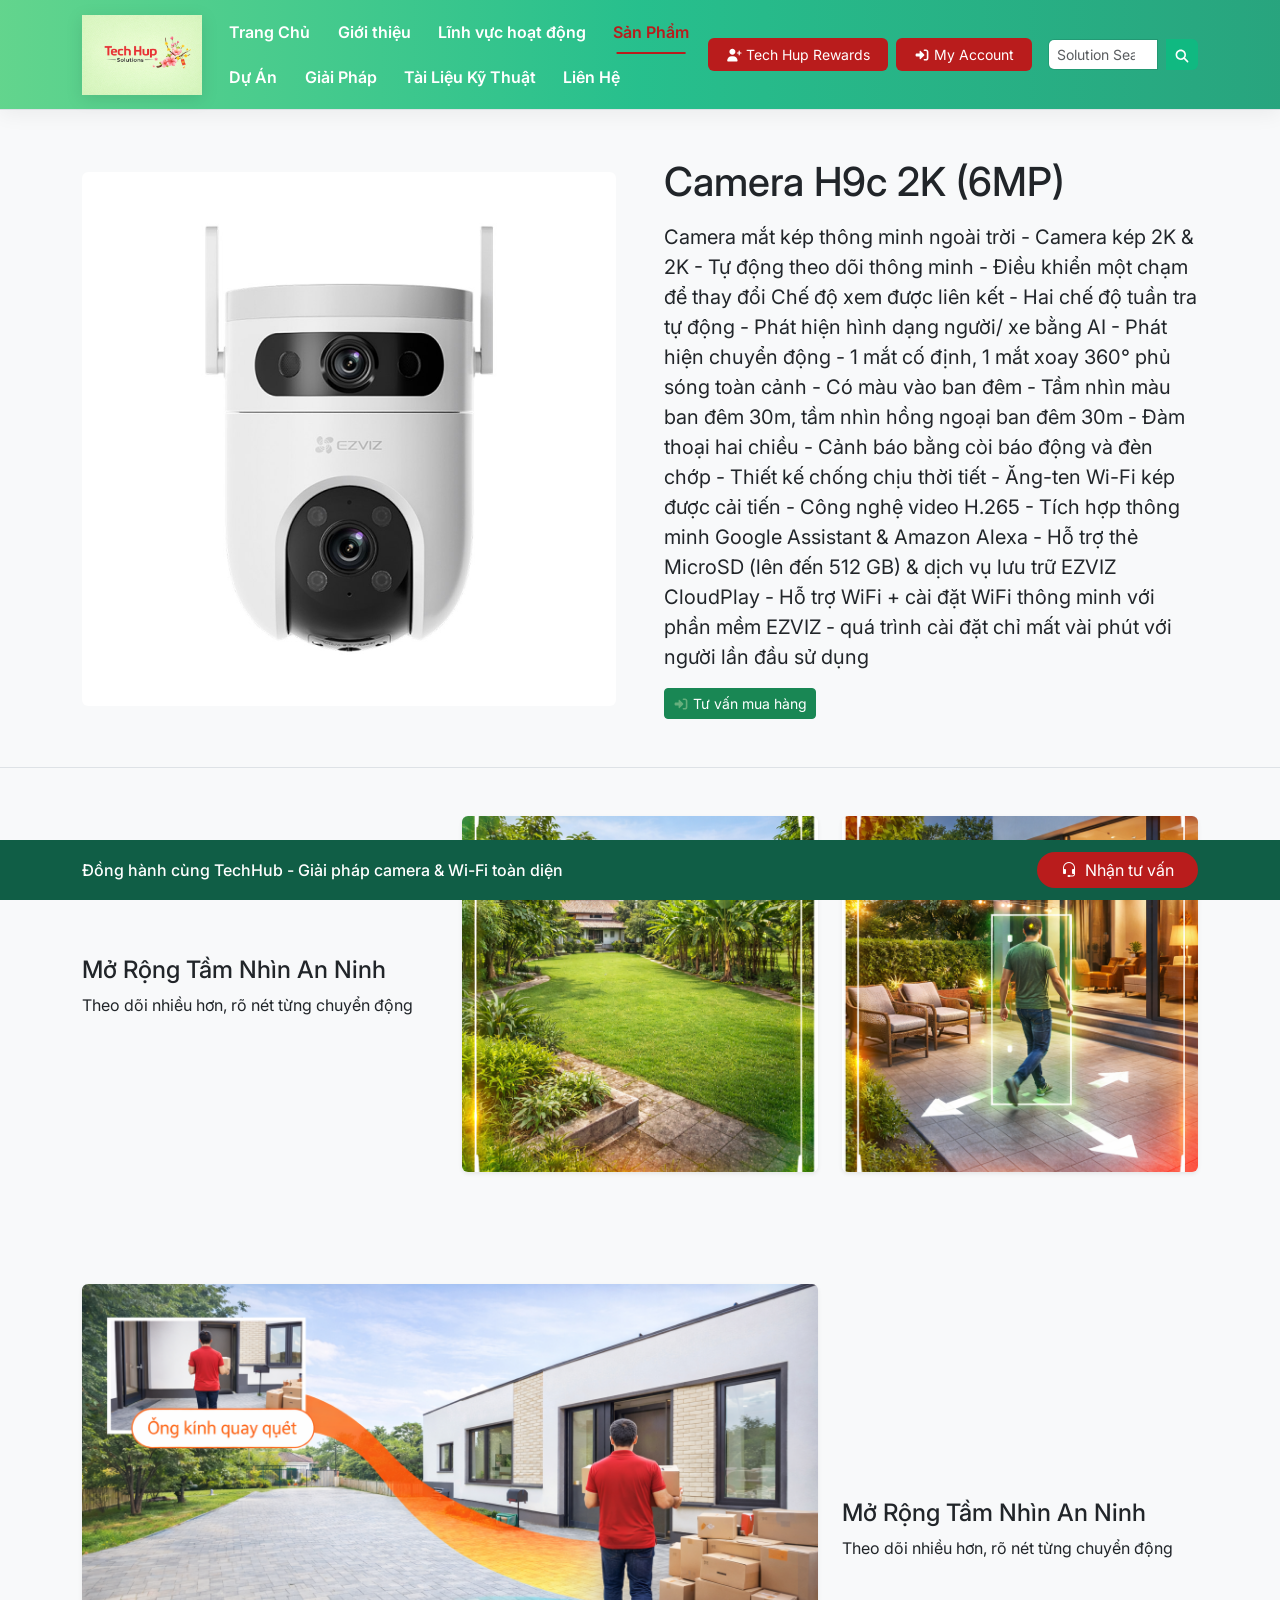
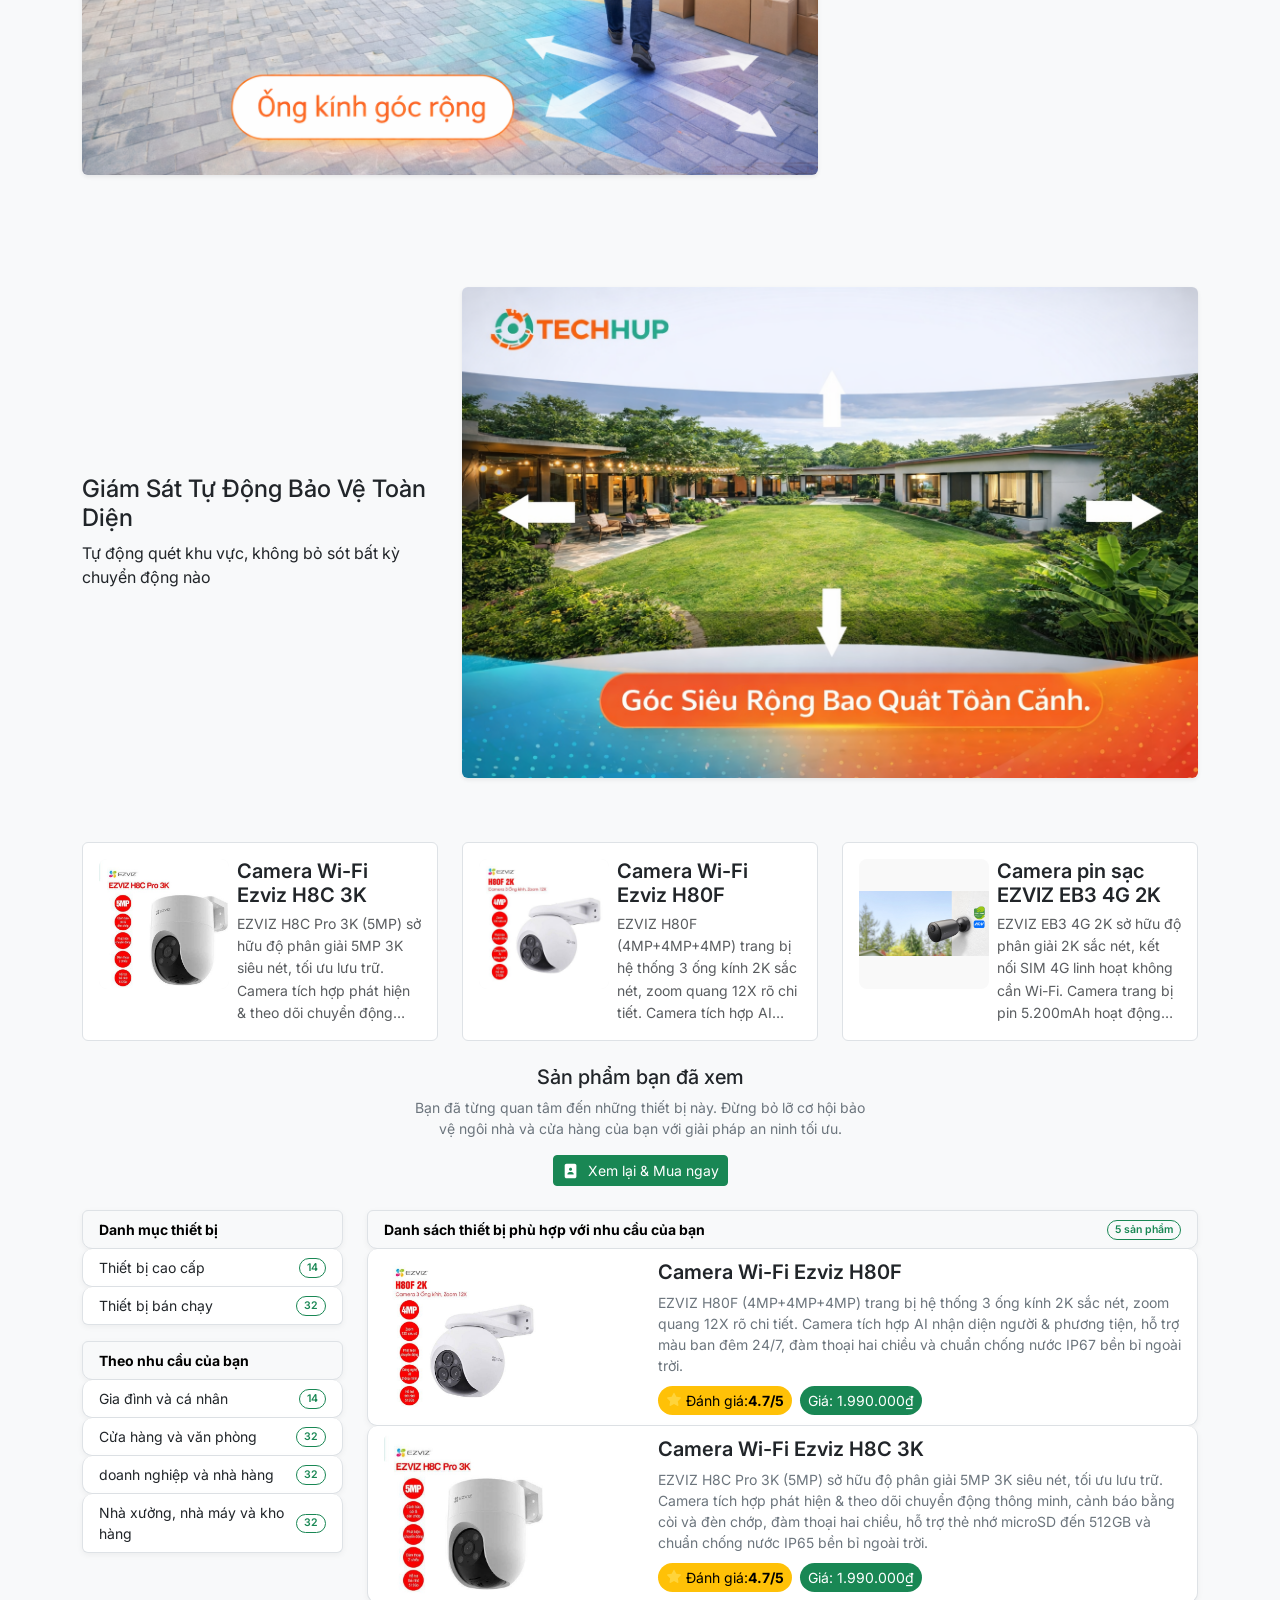
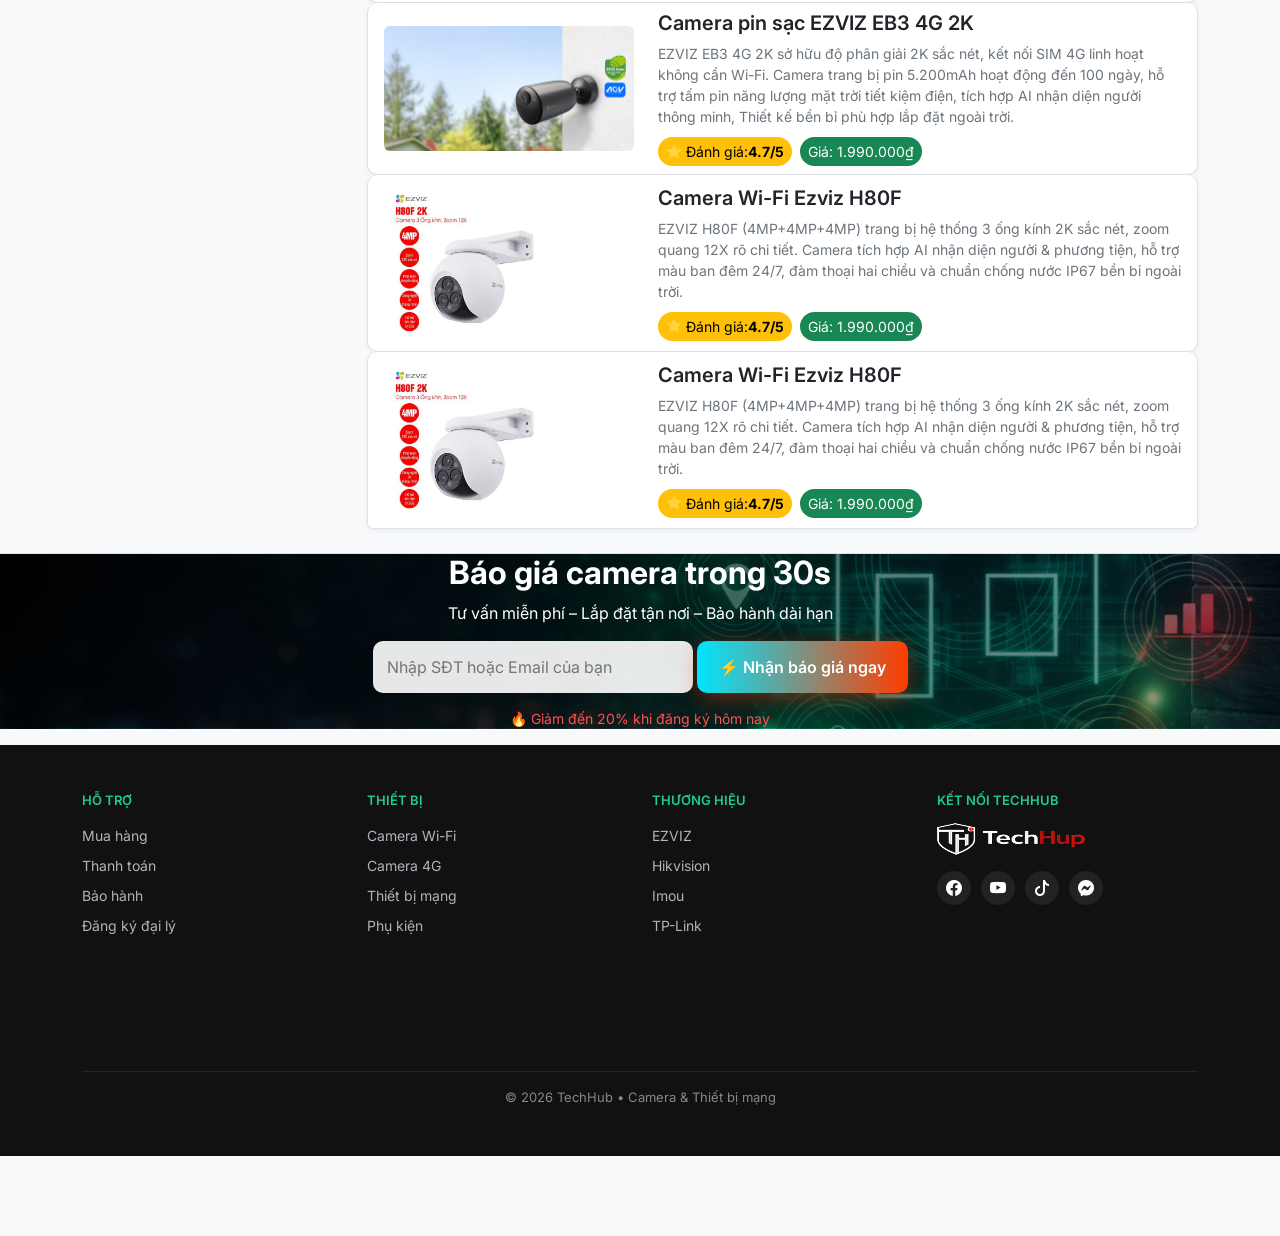
==== trangchu.html @ b9b8da13 "Update homepage structure and add product page Update homepage structure and add product page" ====
<!doctype html>
<html lang="vi">
  <head>
    <meta charset="UTF-8" />
    <meta name="viewport" content="width=device-width, initial-scale=1.0" />
    <title>
      119. Bootstrap5 - Project Xây Dựng Website Hoàn Chỉnh Từ A-Z Với Bootstrap
      5 - Dự án Camera, wifi
    </title>
    <!-- CSS Boot trap -->
    <link
      href="https://cdn.jsdelivr.net/npm/bootstrap@5.3.8/dist/css/bootstrap.min.css"
      rel="stylesheet"
      integrity="sha384-sRIl4kxILFvY47J16cr9ZwB07vP4J8+LH7qKQnuqkuIAvNWLzeN8tE5YBujZqJLB"
      crossorigin="anonymous"
    />
    <!-- my style -->
    <link rel="stylesheet" href="./mystyle.css" />
    <!-- Google Font -->
    <link
      href="https://fonts.googleapis.com/css2?family=Inter:wght@400;500;600&display=swap"
      rel="stylesheet"
    />
    <!-- icon -->
    <link
      href="https://cdn.jsdelivr.net/npm/bootstrap-icons@1.11.3/font/bootstrap-icons.css"
      rel="stylesheet"
    />
  </head>
  <body class="bg-light">
    <!--I. navbar -->
    <nav class="navbar navbar-expand-lg border-bottom tech-navbar navbar-light">
      <div class="container">
        <!-- navbar rand -->
        <a class="navbar-brand" href="#">
          <img src="./img/Tech Hup 3.png" alt="logo techHup.aa" />
        </a>
        <button
          class="navbar-toggler"
          type="button"
          data-bs-toggle="collapse"
          data-bs-target="#navbarSupportedContent"
          aria-controls="navbarSupportedContent"
          aria-expanded="false"
          aria-label="Toggle navigation"
        >
          <span class="navbar-toggler-icon"></span>
        </button>
        <div class="collapse navbar-collapse" id="navbarSupportedContent">
          <!-- menu item -->
          <ul class="navbar-nav me-auto mb-2 mb-lg-0 align-items-lg-center">
            <li class="nav-item">
              <a class="nav-link" aria-current="page" href="./trangchu.html">Trang Chủ</a>
            </li>
            <li class="nav-item">
              <a class="nav-link" aria-current="page" href="#">Giới thiệu</a>
            </li>
            <li class="nav-item">
              <a class="nav-link" aria-current="page" href="#"
                >Lĩnh vực hoạt động</a
              >
            </li>
            <li class="nav-item">
              <a class="nav-link active" aria-current="page" href="#"
                >Sản Phẩm</a
              >
            </li>
            <li class="nav-item">
              <a class="nav-link" aria-current="page" href="#">Dự Án</a>
            </li>
            <li class="nav-item">
              <a class="nav-link" aria-current="page" href="#">Giải Pháp</a>
            </li>
            <li class="nav-item">
              <a class="nav-link" aria-current="page" href="#"
                >Tài Liệu Kỹ Thuật</a
              >
            </li>
            <li class="nav-item">
              <a class="nav-link" aria-current="page" href="#">Liên Hệ</a>
            </li>
          </ul>

          <!-- btn dùng thẻ để đăng kí và đăng nhập -->
          <div
            class="d-flex flex-column flex-md-row gap-2 me-lg-3 mb-2 mb-lg-0"
          >
            <a
              href="#!"
              class="btn btn-danger btn-sm d-inline-flex justify-content-center align-items-center text-nowrap"
              ><svg
                xmlns="http://www.w3.org/2000/svg"
                viewBox="0 0 640 640"
                width="16"
                height="16"
                class="me-1"
              >
                <!--!Font Awesome Free v7.2.0 by @fontawesome - https://fontawesome.com License - https://fontawesome.com/license/free Copyright 2026 Fonticons, Inc.-->
                <path
                  fill="rgba(102, 175, 125, 1.00)"
                  d="M285.7 368C384.2 368 464 447.8 464 546.3C464 562.7 450.7 576 434.3 576L77.7 576C61.3 576 48 562.7 48 546.3C48 447.8 127.8 368 226.3 368L285.7 368zM528 144C541.3 144 552 154.7 552 168L552 216L600 216C613.3 216 624 226.7 624 240C624 253.3 613.3 264 600 264L552 264L552 312C552 325.3 541.3 336 528 336C514.7 336 504 325.3 504 312L504 264L456 264C442.7 264 432 253.3 432 240C432 226.7 442.7 216 456 216L504 216L504 168C504 154.7 514.7 144 528 144zM256 312C189.7 312 136 258.3 136 192C136 125.7 189.7 72 256 72C322.3 72 376 125.7 376 192C376 258.3 322.3 312 256 312z"
                />
              </svg>
              Tech Hup Rewards
            </a>

            <a
              href="#!"
              class="btn btn-danger btn-sm d-inline-flex justify-content-center align-items-center text-nowrap"
              ><svg
                xmlns="http://www.w3.org/2000/svg"
                viewBox="0 0 640 640"
                width="16"
                height="16"
                class="me-1"
              >
                <!--!Font Awesome Free v7.2.0 by @fontawesome - https://fontawesome.com License - https://fontawesome.com/license/free Copyright 2026 Fonticons, Inc.-->
                <path
                  fill="rgba(102, 175, 125, 1.00)"
                  d="M409 337C418.4 327.6 418.4 312.4 409 303.1L265 159C258.1 152.1 247.8 150.1 238.8 153.8C229.8 157.5 224 166.3 224 176L224 256L112 256C85.5 256 64 277.5 64 304L64 336C64 362.5 85.5 384 112 384L224 384L224 464C224 473.7 229.8 482.5 238.8 486.2C247.8 489.9 258.1 487.9 265 481L409 337zM416 480C398.3 480 384 494.3 384 512C384 529.7 398.3 544 416 544L480 544C533 544 576 501 576 448L576 192C576 139 533 96 480 96L416 96C398.3 96 384 110.3 384 128C384 145.7 398.3 160 416 160L480 160C497.7 160 512 174.3 512 192L512 448C512 465.7 497.7 480 480 480L416 480z"
                />
              </svg>
              My Account
            </a>
          </div>

          <!-- form search -->
          <form class="d-flex mt-2 mt-lg-0" role="search">
            <input
              class="form-control form-control-sm me-2"
              type="search"
              placeholder="Solution Search"
              aria-label="Search"
            />
            <button class="btn btn-outline-success btn-sm" type="submit">
              <svg
                xmlns="http://www.w3.org/2000/svg"
                viewBox="0 0 640 640"
                width="16"
              >
                <!--!Font Awesome Free v7.2.0 by @fontawesome - https://fontawesome.com License - https://fontawesome.com/license/free Copyright 2026 Fonticons, Inc.-->
                <path
                  fill="rgba(102, 175, 125, 1.00)"
                  d="M480 272C480 317.9 465.1 360.3 440 394.7L566.6 521.4C579.1 533.9 579.1 554.2 566.6 566.7C554.1 579.2 533.8 579.2 521.3 566.7L394.7 440C360.3 465.1 317.9 480 272 480C157.1 480 64 386.9 64 272C64 157.1 157.1 64 272 64C386.9 64 480 157.1 480 272zM272 416C351.5 416 416 351.5 416 272C416 192.5 351.5 128 272 128C192.5 128 128 192.5 128 272C128 351.5 192.5 416 272 416z"
                />
              </svg>
            </button>
          </form>
        </div>
      </div>
    </nav>

    <!--II. Main products-->
    <header class="main-header py-5 border-bottom">
      <div class="container">
        <div class="row align-items-center gx-md-5">
          <!-- Khối bên phải -->
          <div class="col-md-6">
            <img class="rounded w-100" src="./img/H9C.jpg" alt="" />
          </div>
          <!-- Khối bên trái -->
          <div class="col-md-6 mt-5 mt-md-0">
            <h1 class="title-product">Camera H9c 2K (6MP)</h1>
            <p class="pt-sm-2 fs-5 fw-normal">
              Camera mắt kép thông minh ngoài trời - Camera kép 2K & 2K - Tự
              động theo dõi thông minh - Điều khiển một chạm để thay đổi Chế độ
              xem được liên kết - Hai chế độ tuần tra tự động - Phát hiện hình
              dạng người/ xe bằng AI - Phát hiện chuyển động - 1 mắt cố định, 1
              mắt xoay 360° phủ sóng toàn cảnh - Có màu vào ban đêm - Tầm nhìn
              màu ban đêm 30m, tầm nhìn hồng ngoại ban đêm 30m - Đàm thoại hai
              chiều - Cảnh báo bằng còi báo động và đèn chớp - Thiết kế chống
              chịu thời tiết - Ăng-ten Wi-Fi kép được cải tiến - Công nghệ video
              H.265 - Tích hợp thông minh Google Assistant & Amazon Alexa - Hỗ
              trợ thẻ MicroSD (lên đến 512 GB) & dịch vụ lưu trữ EZVIZ CloudPlay
              - Hỗ trợ WiFi + cài đặt WiFi thông minh với phần mềm EZVIZ - quá
              trình cài đặt chỉ mất vài phút với người lần đầu sử dụng
            </p>
            <a
              href="#!"
              class="btn btn-success btn-sm d-inline-flex justify-content-center align-items-center text-nowrap"
              ><svg
                xmlns="http://www.w3.org/2000/svg"
                viewBox="0 0 640 640"
                width="16"
                height="16"
                class="me-1"
              >
                <!--!Font Awesome Free v7.2.0 by @fontawesome - https://fontawesome.com License - https://fontawesome.com/license/free Copyright 2026 Fonticons, Inc.-->
                <path
                  fill="rgba(102, 175, 125, 1.00)"
                  d="M409 337C418.4 327.6 418.4 312.4 409 303.1L265 159C258.1 152.1 247.8 150.1 238.8 153.8C229.8 157.5 224 166.3 224 176L224 256L112 256C85.5 256 64 277.5 64 304L64 336C64 362.5 85.5 384 112 384L224 384L224 464C224 473.7 229.8 482.5 238.8 486.2C247.8 489.9 258.1 487.9 265 481L409 337zM416 480C398.3 480 384 494.3 384 512C384 529.7 398.3 544 416 544L480 544C533 544 576 501 576 448L576 192C576 139 533 96 480 96L416 96C398.3 96 384 110.3 384 128C384 145.7 398.3 160 416 160L480 160C497.7 160 512 174.3 512 192L512 448C512 465.7 497.7 480 480 480L416 480z"
                />
              </svg>
              Tư vấn mua hàng
            </a>
          </div>
        </div>
      </div>
    </header>

    <!--III. Product features 1-->
    <section class="subcribe1 py-5">
      <div class="container">
        <div class="row align-items-center">
          <div class="col-12 col-md-4 mb-3 text-center text-md-start">
            <h2 class="fs-4 mb-2">Mở Rộng Tầm Nhìn An Ninh</h2>

            <p class="fs-6 fs-md-5">
              Theo dõi nhiều hơn, rõ nét từng chuyển động
            </p>
          </div>
          <div class="col-12 col-md-4 mb-3">
            <img
              class="img-fluid rounded shadow-sm w-100 img-box"
              style="aspect-ratio: 1/1; object-fit: cover"
              src="./img/Ezviz H9C/3K/techhup_image_1.png"
              alt="#!"
            />
          </div>
          <div class="col-12 col-md-4 mb-3">
            <img
              class="img-fluid rounded shadow-sm w-100 img-box"
              style="aspect-ratio: 1/1; object-fit: cover"
              src="./img/Ezviz H9C/3K/techhup_image_2.png"
              alt="#!"
            />
          </div>
        </div>
      </div>
    </section>

    <!--III. Product features 2-->
    <section class="subcribe1 py-5">
      <div class="container">
        <div class="row align-items-center">
          <!-- IMAGE -->
          <div class="col-md-8 col-12 mb-3">
            <div class="img-wrapper">
              <img
                src="./img/Ezviz H9C/3K/techhup_image_3.png"
                class="img-fluid w-100 rounded shadow-sm"
                alt=""
              />
            </div>
          </div>

          <!-- TEXT -->
          <div class="col-md-4">
            <h2 class="fs-4 mb-2">Mở Rộng Tầm Nhìn An Ninh</h2>
            <p class="fs-6 fs-md-5">
              Theo dõi nhiều hơn, rõ nét từng chuyển động
            </p>
          </div>
        </div>
      </div>
    </section>

    <!--III.3 Product features 3-->
    <section class="subcribe1 py-5">
      <div class="container">
        <div class="row align-items-center">
          <!-- TEXT -->
          <div class="col-md-4">
            <h2 class="fs-4 mb-2">Giám Sát Tự Động Bảo Vệ Toàn Diện</h2>
            <p class="fs-6 fs-md-5">
              Tự động quét khu vực, không bỏ sót bất kỳ chuyển động nào
            </p>
          </div>
          <!-- IMAGE -->
          <div class="col-md-8 col-12 mb-3">
            <div class="img-wrapper">
              <img
                src="./img/Ezviz H9C/3K/techhup_image_4.png"
                class="img-fluid w-100 rounded shadow-sm"
                alt=""
              />
            </div>
          </div>
        </div>
      </div>
    </section>

    <!--IV. Related products -->
    <section>
      <div class="container">
        <div class="row">
          <!-- item 1 -->
          <div class="col-md-4 d-flex">
            <div
              class="feature-item border rounded p-3 d-flex align-items-start w-100"
            >
              <div class="flex-shrink-0">
                <img
                  src="./img/H8C-3k.jpeg"
                  alt="H8C-3k"
                  loading="lazy"
                  class="img-fluid lazy-load"
                />
              </div>
              <div class="ms-2">
                <h3 class="fs-5">Camera Wi-Fi Ezviz H8C 3K</h3>
                <p class="small text-muted">
                  EZVIZ H8C Pro 3K (5MP) sở hữu độ phân giải 5MP 3K siêu nét,
                  tối ưu lưu trữ. Camera tích hợp phát hiện & theo dõi chuyển
                  động thông minh, cảnh báo bằng còi và đèn chớp, đàm thoại hai
                  chiều, hỗ trợ thẻ nhớ microSD đến 512GB và chuẩn chống nước
                  IP65 bền bỉ ngoài trời.
                </p>
              </div>
            </div>
          </div>
          <!-- item 2 -->
          <div class="col-md-4 d-flex">
            <div
              class="feature-item border rounded p-3 d-flex align-items-start w-100 mt-2 mt-md-0"
            >
              <div class="flex-shrink-0">
                <img
                  src="./img/H80F 4mp Multi2k.jpg"
                  alt="H8C-3k"
                  loading="lazy"
                  class="img-fluid lazy-load"
                />
              </div>
              <div class="ms-2">
                <h3 class="fs-5">Camera Wi-Fi Ezviz H80F</h3>
                <p class="small text-muted">
                  EZVIZ H80F (4MP+4MP+4MP) trang bị hệ thống 3 ống kính 2K sắc
                  nét, zoom quang 12X rõ chi tiết. Camera tích hợp AI nhận diện
                  người & phương tiện, hỗ trợ màu ban đêm 24/7, đàm thoại hai
                  chiều và chuẩn chống nước IP67 bền bỉ ngoài trời.
                </p>
              </div>
            </div>
          </div>
          <!-- item 3 -->
          <div class="col-md-4 d-flex">
            <div
              class="feature-item border rounded p-3 d-flex align-items-start w-100 mt-2 mt-md-0"
            >
              <div class="flex-shrink-0">
                <img
                  src="./img/Camera pin sạc EZVIZ EB3 4G 2K.jpg"
                  alt="H8C-3k"
                  loading="lazy"
                  class="img-fluid lazy-load"
                />
              </div>
              <div class="ms-2">
                <h3 class="fs-5">Camera pin sạc EZVIZ EB3 4G 2K</h3>
                <p class="small text-muted">
                  EZVIZ EB3 4G 2K sở hữu độ phân giải 2K sắc nét, kết nối SIM 4G
                  linh hoạt không cần Wi-Fi. Camera trang bị pin 5.200mAh hoạt
                  động đến 100 ngày, hỗ trợ tấm pin năng lượng mặt trời tiết
                  kiệm điện, tích hợp AI nhận diện người thông minh, Thiết kế
                  bền bỉ phù hợp lắp đặt ngoài trời.
                </p>
              </div>
            </div>
          </div>
        </div>
      </div>
    </section>

    <!-- V. Products viewed -->
    <section class="py-4 border-bottom">
      <div class="container">
        <!-- viewed-header -->
        <div class="row justify-content-center">
          <div class="col-md-5">
            <div class="text-md-center">
              <h4 class="fs-5">Sản phẩm bạn đã xem</h4>
              <p class="small text-secondary">
                Bạn đã từng quan tâm đến những thiết bị này. Đừng bỏ lỡ cơ hội
                bảo vệ ngôi nhà và cửa hàng của bạn với giải pháp an ninh tối
                ưu.
              </p>
              <a
                href="#!"
                class="btn btn-success btn-sm d-inline-flex justify-content-center align-items-center text-nowrap"
                ><svg
                  xmlns="http://www.w3.org/2000/svg"
                  viewBox="0 0 640 640"
                  width="18"
                  height="18"
                  class="me-2"
                  fill="currentColor"
                >
                  <path
                    d="M160 64C124.7 64 96 92.7 96 128L96 512C96 547.3 124.7 576 160 576L448 576C483.3 576 512 547.3 512 512L512 128C512 92.7 483.3 64 448 64L160 64zM272 352L336 352C380.2 352 416 387.8 416 432C416 440.8 408.8 448 400 448L208 448C199.2 448 192 440.8 192 432C192 387.8 227.8 352 272 352zM248 256C248 225.1 273.1 200 304 200C334.9 200 360 225.1 360 256C360 286.9 334.9 312 304 312C273.1 312 248 286.9 248 256z"
                  />
                </svg>
                Xem lại & Mua ngay
              </a>
            </div>
          </div>
        </div>
        <!-- viewed-products -->
        <div class="row mt-4">
          <div class="col-md-3">
            <div class="list-group small mb-3">
              <div class="list-group-item text-bg-light fw-bold">
                Danh mục thiết bị
              </div>
              <a
                class="align-items-center list-group-item d-flex justify-content-between"
                href="#!"
                >Thiết bị cao cấp
                <span class="badge rounded-pill badge-outline">14</span>
              </a>
              <a
                class="align-items-center list-group-item d-flex justify-content-between"
                href="#!"
                >Thiết bị bán chạy
                <span class="badge rounded-pill badge-outline">32</span>
              </a>
            </div>
            <div class="list-group small mb-3 mb-md-0">
              <div class="list-group-item text-bg-light fw-bold">
                Theo nhu cầu của bạn
              </div>
              <a
                class="align-items-center list-group-item d-flex justify-content-between"
                href="#!"
                >Gia đình và cá nhân
                <span class="badge rounded-pill badge-outline">14</span>
              </a>
              <a
                class="align-items-center list-group-item d-flex justify-content-between"
                href="#!"
                >Cửa hàng và văn phòng
                <span class="badge rounded-pill badge-outline">32</span>
              </a>
              <a
                class="align-items-center list-group-item d-flex justify-content-between"
                href="#!"
                >doanh nghiệp và nhà hàng
                <span class="badge rounded-pill badge-outline">32</span>
              </a>
              <a
                class="align-items-center list-group-item d-flex justify-content-between"
                href="#!"
                >Nhà xưởng, nhà máy và kho hàng
                <span class="badge rounded-pill badge-outline">32</span>
              </a>
            </div>
          </div>
          <div class="col-md-9">
            <div class="list-group small">
              <div
                class="align-items-center list-group-item d-flex justify-content-between text-bg-light fw-bold"
              >
                Danh sách thiết bị phù hợp với nhu cầu của bạn
                <span class="badge rounded-pill badge-outline">5 sản phẩm</span>
              </div>
              <!-- Item 1 -->
              <a href="./single-course.html" class="list-group-item">
                <div class="row align-items-center">
                  <div class="col-md-4 col-12">
                    <div>
                      <img
                        src="./img/H80F 4mp Multi2k.jpg"
                        alt=""
                        class="rounded img-fluid"
                      />
                    </div>
                  </div>
                  <div class="col-md-8 col-12">
                    <h5>Camera Wi-Fi Ezviz H80F</h5>
                    <p class="text-secondary">
                      EZVIZ H80F (4MP+4MP+4MP) trang bị hệ thống 3 ống kính 2K
                      sắc nét, zoom quang 12X rõ chi tiết. Camera tích hợp AI
                      nhận diện người & phương tiện, hỗ trợ màu ban đêm 24/7,
                      đàm thoại hai chiều và chuẩn chống nước IP67 bền bỉ ngoài
                      trời.
                    </p>
                    <div class="d-inline-flex align-items-center">
                      <span
                        class="px-2 py-1 rounded-pill text-bg-warning me-2 d-inline-flex align-items-center"
                      >
                        <svg
                          xmlns="http://www.w3.org/2000/svg"
                          viewBox="0 0 640 640"
                          width="16"
                          height="16"
                          class="me-1"
                        >
                          <!--!Font Awesome Free v7.2.0 by @fontawesome - https://fontawesome.com License - https://fontawesome.com/license/free Copyright 2026 Fonticons, Inc.-->
                          <path
                            fill="rgb(255, 212, 59)"
                            d="M341.5 45.1C337.4 37.1 329.1 32 320.1 32C311.1 32 302.8 37.1 298.7 45.1L225.1 189.3L65.2 214.7C56.3 216.1 48.9 222.4 46.1 231C43.3 239.6 45.6 249 51.9 255.4L166.3 369.9L141.1 529.8C139.7 538.7 143.4 547.7 150.7 553C158 558.3 167.6 559.1 175.7 555L320.1 481.6L464.4 555C472.4 559.1 482.1 558.3 489.4 553C496.7 547.7 500.4 538.8 499 529.8L473.7 369.9L588.1 255.4C594.5 249 596.7 239.6 593.9 231C591.1 222.4 583.8 216.1 574.8 214.7L415 189.3L341.5 45.1z"
                          />
                        </svg>
                        Đánh giá: <strong>4.7/5</strong></span
                      >

                      <span class="px-2 py-1 rounded-pill text-bg-success">
                        Giá: 1.990.000₫
                      </span>
                    </div>
                  </div>
                </div>
              </a>
              <!-- Item 2 -->
              <a href="./single-course.html" class="list-group-item">
                <div class="row align-items-center">
                  <div class="col-md-4 col-12">
                    <div>
                      <img
                        src="./img/H8C-3k.jpeg"
                        alt=""
                        class="rounded img-fluid"
                      />
                    </div>
                  </div>
                  <div class="col-md-8 col-12">
                    <h5>Camera Wi-Fi Ezviz H8C 3K</h5>
                    <p class="text-secondary">
                      EZVIZ H8C Pro 3K (5MP) sở hữu độ phân giải 5MP 3K siêu
                      nét, tối ưu lưu trữ. Camera tích hợp phát hiện & theo dõi
                      chuyển động thông minh, cảnh báo bằng còi và đèn chớp, đàm
                      thoại hai chiều, hỗ trợ thẻ nhớ microSD đến 512GB và chuẩn
                      chống nước IP65 bền bỉ ngoài trời.
                    </p>
                    <div class="d-inline-flex align-items-center">
                      <span
                        class="px-2 py-1 rounded-pill text-bg-warning me-2 d-inline-flex align-items-center"
                      >
                        <svg
                          xmlns="http://www.w3.org/2000/svg"
                          viewBox="0 0 640 640"
                          width="16"
                          height="16"
                          class="me-1"
                        >
                          <!--!Font Awesome Free v7.2.0 by @fontawesome - https://fontawesome.com License - https://fontawesome.com/license/free Copyright 2026 Fonticons, Inc.-->
                          <path
                            fill="rgb(255, 212, 59)"
                            d="M341.5 45.1C337.4 37.1 329.1 32 320.1 32C311.1 32 302.8 37.1 298.7 45.1L225.1 189.3L65.2 214.7C56.3 216.1 48.9 222.4 46.1 231C43.3 239.6 45.6 249 51.9 255.4L166.3 369.9L141.1 529.8C139.7 538.7 143.4 547.7 150.7 553C158 558.3 167.6 559.1 175.7 555L320.1 481.6L464.4 555C472.4 559.1 482.1 558.3 489.4 553C496.7 547.7 500.4 538.8 499 529.8L473.7 369.9L588.1 255.4C594.5 249 596.7 239.6 593.9 231C591.1 222.4 583.8 216.1 574.8 214.7L415 189.3L341.5 45.1z"
                          />
                        </svg>
                        Đánh giá: <strong>4.7/5</strong></span
                      >

                      <span class="px-2 py-1 rounded-pill text-bg-success">
                        Giá: 1.990.000₫
                      </span>
                    </div>
                  </div>
                </div>
              </a>
              <!-- Item 3 -->
              <a href="./single-course.html" class="list-group-item">
                <div class="row align-items-center">
                  <div class="col-md-4 col-12">
                    <div>
                      <img
                        src="./img/Camera pin sạc EZVIZ EB3 4G 2K.jpg"
                        alt=""
                        class="rounded img-fluid"
                      />
                    </div>
                  </div>
                  <div class="col-md-8 col-12">
                    <h5>Camera pin sạc EZVIZ EB3 4G 2K</h5>
                    <p class="text-secondary">
                      EZVIZ EB3 4G 2K sở hữu độ phân giải 2K sắc nét, kết nối
                      SIM 4G linh hoạt không cần Wi-Fi. Camera trang bị pin
                      5.200mAh hoạt động đến 100 ngày, hỗ trợ tấm pin năng lượng
                      mặt trời tiết kiệm điện, tích hợp AI nhận diện người thông
                      minh, Thiết kế bền bỉ phù hợp lắp đặt ngoài trời.
                    </p>
                    <div class="d-inline-flex align-items-center">
                      <span
                        class="px-2 py-1 rounded-pill text-bg-warning me-2 d-inline-flex align-items-center"
                      >
                        <svg
                          xmlns="http://www.w3.org/2000/svg"
                          viewBox="0 0 640 640"
                          width="16"
                          height="16"
                          class="me-1"
                        >
                          <!--!Font Awesome Free v7.2.0 by @fontawesome - https://fontawesome.com License - https://fontawesome.com/license/free Copyright 2026 Fonticons, Inc.-->
                          <path
                            fill="rgb(255, 212, 59)"
                            d="M341.5 45.1C337.4 37.1 329.1 32 320.1 32C311.1 32 302.8 37.1 298.7 45.1L225.1 189.3L65.2 214.7C56.3 216.1 48.9 222.4 46.1 231C43.3 239.6 45.6 249 51.9 255.4L166.3 369.9L141.1 529.8C139.7 538.7 143.4 547.7 150.7 553C158 558.3 167.6 559.1 175.7 555L320.1 481.6L464.4 555C472.4 559.1 482.1 558.3 489.4 553C496.7 547.7 500.4 538.8 499 529.8L473.7 369.9L588.1 255.4C594.5 249 596.7 239.6 593.9 231C591.1 222.4 583.8 216.1 574.8 214.7L415 189.3L341.5 45.1z"
                          />
                        </svg>
                        Đánh giá: <strong>4.7/5</strong></span
                      >

                      <span class="px-2 py-1 rounded-pill text-bg-success">
                        Giá: 1.990.000₫
                      </span>
                    </div>
                  </div>
                </div>
              </a>
              <!-- Item 4 -->
              <a href="./single-course.html" class="list-group-item">
                <div class="row align-items-center">
                  <div class="col-md-4 col-12">
                    <div>
                      <img
                        src="./img/H80F 4mp Multi2k.jpg"
                        alt=""
                        class="rounded img-fluid"
                      />
                    </div>
                  </div>
                  <div class="col-md-8 col-12">
                    <h5>Camera Wi-Fi Ezviz H80F</h5>
                    <p class="text-secondary">
                      EZVIZ H80F (4MP+4MP+4MP) trang bị hệ thống 3 ống kính 2K
                      sắc nét, zoom quang 12X rõ chi tiết. Camera tích hợp AI
                      nhận diện người & phương tiện, hỗ trợ màu ban đêm 24/7,
                      đàm thoại hai chiều và chuẩn chống nước IP67 bền bỉ ngoài
                      trời.
                    </p>
                    <div class="d-inline-flex align-items-center">
                      <span
                        class="px-2 py-1 rounded-pill text-bg-warning me-2 d-inline-flex align-items-center"
                      >
                        <svg
                          xmlns="http://www.w3.org/2000/svg"
                          viewBox="0 0 640 640"
                          width="16"
                          height="16"
                          class="me-1"
                        >
                          <!--!Font Awesome Free v7.2.0 by @fontawesome - https://fontawesome.com License - https://fontawesome.com/license/free Copyright 2026 Fonticons, Inc.-->
                          <path
                            fill="rgb(255, 212, 59)"
                            d="M341.5 45.1C337.4 37.1 329.1 32 320.1 32C311.1 32 302.8 37.1 298.7 45.1L225.1 189.3L65.2 214.7C56.3 216.1 48.9 222.4 46.1 231C43.3 239.6 45.6 249 51.9 255.4L166.3 369.9L141.1 529.8C139.7 538.7 143.4 547.7 150.7 553C158 558.3 167.6 559.1 175.7 555L320.1 481.6L464.4 555C472.4 559.1 482.1 558.3 489.4 553C496.7 547.7 500.4 538.8 499 529.8L473.7 369.9L588.1 255.4C594.5 249 596.7 239.6 593.9 231C591.1 222.4 583.8 216.1 574.8 214.7L415 189.3L341.5 45.1z"
                          />
                        </svg>
                        Đánh giá: <strong>4.7/5</strong></span
                      >

                      <span class="px-2 py-1 rounded-pill text-bg-success">
                        Giá: 1.990.000₫
                      </span>
                    </div>
                  </div>
                </div>
              </a>
              <!-- Item 5 -->
              <a href="./single-course.html" class="list-group-item">
                <div class="row align-items-center">
                  <div class="col-md-4 col-12">
                    <div>
                      <img
                        src="./img/H80F 4mp Multi2k.jpg"
                        alt=""
                        class="rounded img-fluid"
                      />
                    </div>
                  </div>
                  <div class="col-md-8 col-12">
                    <h5>Camera Wi-Fi Ezviz H80F</h5>
                    <p class="text-secondary">
                      EZVIZ H80F (4MP+4MP+4MP) trang bị hệ thống 3 ống kính 2K
                      sắc nét, zoom quang 12X rõ chi tiết. Camera tích hợp AI
                      nhận diện người & phương tiện, hỗ trợ màu ban đêm 24/7,
                      đàm thoại hai chiều và chuẩn chống nước IP67 bền bỉ ngoài
                      trời.
                    </p>
                    <div class="d-inline-flex align-items-center">
                      <span
                        class="px-2 py-1 rounded-pill text-bg-warning me-2 d-inline-flex align-items-center"
                      >
                        <svg
                          xmlns="http://www.w3.org/2000/svg"
                          viewBox="0 0 640 640"
                          width="16"
                          height="16"
                          class="me-1"
                        >
                          <!--!Font Awesome Free v7.2.0 by @fontawesome - https://fontawesome.com License - https://fontawesome.com/license/free Copyright 2026 Fonticons, Inc.-->
                          <path
                            fill="rgb(255, 212, 59)"
                            d="M341.5 45.1C337.4 37.1 329.1 32 320.1 32C311.1 32 302.8 37.1 298.7 45.1L225.1 189.3L65.2 214.7C56.3 216.1 48.9 222.4 46.1 231C43.3 239.6 45.6 249 51.9 255.4L166.3 369.9L141.1 529.8C139.7 538.7 143.4 547.7 150.7 553C158 558.3 167.6 559.1 175.7 555L320.1 481.6L464.4 555C472.4 559.1 482.1 558.3 489.4 553C496.7 547.7 500.4 538.8 499 529.8L473.7 369.9L588.1 255.4C594.5 249 596.7 239.6 593.9 231C591.1 222.4 583.8 216.1 574.8 214.7L415 189.3L341.5 45.1z"
                          />
                        </svg>
                        Đánh giá: <strong>4.7/5</strong></span
                      >

                      <span class="px-2 py-1 rounded-pill text-bg-success">
                        Giá: 1.990.000₫
                      </span>
                    </div>
                  </div>
                </div>
              </a>
            </div>
          </div>
        </div>
      </div>
    </section>

    <!-- VI. subscribe -->
    <section class="subcribe text-white">
      <div class="overlay"></div>

      <div class="container text-center content">
        <h2 class="title">Báo giá camera trong 30s</h2>

        <p class="subtitle">
          Tư vấn miễn phí – Lắp đặt tận nơi – Bảo hành dài hạn
        </p>

        <form class="form-box">
          <input type="text" placeholder="Nhập SĐT hoặc Email của bạn" />

          <button type="submit">⚡ Nhận báo giá ngay</button>
        </form>

        <p class="sale">🔥 Giảm đến 20% khi đăng ký hôm nay</p>
      </div>
    </section>
    <!-- VII. main footer -->
    <footer class="footer-techhub py-5">
      <div class="container">
        <div class="row gy-4">
          <!-- Cột 1 -->
          <div class="col-md-3">
            <h6 class="footer-title">HỖ TRỢ</h6>
            <ul class="footer-list">
              <li><a href="#">Mua hàng</a></li>
              <li><a href="#">Thanh toán</a></li>
              <li><a href="#">Bảo hành</a></li>
              <li><a href="#">Đăng ký đại lý</a></li>
            </ul>
          </div>

          <!-- Cột 2 -->
          <div class="col-md-3">
            <h6 class="footer-title">THIẾT BỊ</h6>
            <ul class="footer-list">
              <li><a href="#">Camera Wi-Fi</a></li>
              <li><a href="#">Camera 4G</a></li>
              <li><a href="#">Thiết bị mạng</a></li>
              <li><a href="#">Phụ kiện</a></li>
            </ul>
          </div>

          <!-- Cột 3 -->
          <div class="col-md-3">
            <h6 class="footer-title">THƯƠNG HIỆU</h6>
            <ul class="footer-list">
              <li><a href="#">EZVIZ</a></li>
              <li><a href="#">Hikvision</a></li>
              <li><a href="#">Imou</a></li>
              <li><a href="#">TP-Link</a></li>
            </ul>
          </div>

          <!-- Cột 4 -->
          <div class="col-md-3">
            <h6 class="footer-title text-nowrap">KẾT NỐI TECHHUB</h6>

            <img
              src="./img/techhup_148x32_fullwidth.png"
              class="footer-logo mb-3"
            />
            <!-- Icon facebook, youtube, titok, messenger  -->
            <div class="footer-social mb-3">
              <a href="#" class="social-icon fb"
                ><i class="bi bi-facebook"></i
              ></a>
              <a href="#" class="social-icon yt"
                ><i class="bi bi-youtube"></i
              ></a>
              <a href="#" class="social-icon tk"
                ><i class="bi bi-tiktok"></i
              ></a>
              <a href="#" class="social-icon ms"
                ><i class="bi bi-messenger"></i
              ></a>
            </div>
            <!-- Google map -->
            <div class="footer-map">
              <iframe
                src="https://www.google.com/maps?q=Hà+Nội&output=embed"
                loading="lazy"
              >
              </iframe>
            </div>
          </div>
        </div>
        <!-- copy right -->
        <div class="footer-bottom text-center mt-4 pt-3">
          © 2026 TechHub • Camera & Thiết bị mạng
        </div>
      </div>
    </footer>
    <!-- VII. Sticky footer -->
    <div class="sticky-footer">
      <div class="container">
        <div
          class="d-flex justify-content-between align-items-center flex-wrap"
        >
          <span class="sticky-text">
            Đồng hành cùng TechHub - Giải pháp camera & Wi-Fi toàn diện
          </span>

          <a
            href="#"
            class="btn btn-danger rounded-pill px-4 d-flex align-items-center"
          >
            <i class="bi bi-headset me-2"></i>
            Nhận tư vấn
          </a>
        </div>
      </div>
    </div>
    <!-- JS Boot Trap -->
    <script
      src="https://cdn.jsdelivr.net/npm/bootstrap@5.3.8/dist/js/bootstrap.bundle.min.js"
      integrity="sha384-FKyoEForCGlyvwx9Hj09JcYn3nv7wiPVlz7YYwJrWVcXK/BmnVDxM+D2scQbITxI"
      crossorigin="anonymous"
    ></script>

    <!-- main JS -->
    <script src="./main.js"></script>
  </body>
</html>
---- mystyle.css ----
/* =========================
   VARIABLES & BASE
========================= */
:root {
  --nav-text: #ffffff; /* Đổi thành #111 nếu bạn thích màu đen */
  --primary-red: #b91c1c;
  --hover-red: #991b1b;
}

body {
  font-family: "Inter", sans-serif;
  padding-bottom: 80px; /* bằng hoặc lớn hơn chiều cao sticky */
}

/* =========================
   I. NAVBAR & BACKGROUND
========================= */
.tech-navbar {
  background: linear-gradient(90deg, #22c55eb2, #10b981e6, #059669da);
  box-shadow: 0 4px 20px rgba(0, 0, 0, 0.06);
  padding: 0.6rem 0;
}

.navbar-brand img {
  width: 120px;
  filter: drop-shadow(0 4px 8px rgba(0, 0, 0, 0.1));
  /* mix-blend-mode: multiply; Giúp logo nổi bật hơn trên nền gradient */
}

/* =========================
   NAVIGATION LINKS
========================= */
.navbar-light .navbar-nav .nav-link {
  color: var(--nav-text) !important;
  font-weight: 600;
  padding: 0.5rem 0.7rem !important;
  position: relative;
  transition: 0.3s;
}

/* Underline animation & Active State */
.navbar-light .navbar-nav .nav-link::after {
  content: "";
  position: absolute;
  bottom: -2px;
  left: 50%;
  width: 0;
  height: 2px;
  background: var(--primary-red);
  transform: translateX(-50%);
  transition: 0.3s;
}

.navbar-light .navbar-nav .nav-link:hover,
.navbar-light .navbar-nav .nav-link.active {
  color: var(--primary-red) !important;
}

.navbar-light .navbar-nav .nav-link:hover::after,
.navbar-light .navbar-nav .nav-link.active::after {
  width: 70%;
}

/* =========================
   BUTTONS & ICONS
========================= */
.btn-danger {
  background: var(--primary-red);
  border: none;
  border-radius: 6px;
  padding: 6px 18px;
  transition: 0.3s;
}

.btn-danger:hover {
  background: var(--hover-red);
  transform: translateY(-2px);
}

/* Sửa lỗi Icon bị chìm (ép màu trắng cho SVG) */
.btn-danger svg path,
.btn-outline-success svg path {
  fill: #fff !important;
}

/* 
   SEARCH & RESPONSIVE
 */
.form-control {
  border-radius: 6px 0 0 6px;
  border: 1px solid rgba(0, 0, 0, 0.1);
}

.btn-outline-success {
  border-radius: 0 6px 6px 0;
  background: #10b981;
  border: none;
}

@media (min-width: 992px) {
  .navbar-collapse {
    justify-content: space-between;
  }
  .navbar-nav {
    flex-wrap: wrap;
    gap: 5px;
  }
}

/* =========================
   II. Main products
========================= */
/* =============================
   Main Products
============================= */

.main-products {
  background: #f8fdf9;
}

.main-products h2 {
  font-size: 32px;
}

.product-highlight {
  padding: 30px;
  border-radius: 20px;
  transition: all 0.3s ease;
}

.product-highlight:hover {
  background: #ffffff;
  box-shadow: 0 10px 30px rgba(0, 128, 0, 0.08);
  transform: translateY(-4px);
}

.product-img-wrapper {
  overflow: hidden;
  border-radius: 20px;
}

.product-img-wrapper img {
  transition: transform 0.4s ease;
}

.product-img-wrapper:hover img {
  transform: scale(1.05);
}
/*   <!--III. Product features --> */

/* =========================
   IV. Related products
========================= */
.feature-item {
  background: #fff;
  transition: all 0.3s ease;
  height: 100%;
}

.feature-item:hover {
  box-shadow: 0 10px 25px rgba(0, 0, 0, 0.08);
  background-color: rgba(25, 135, 84, 0.06);
  transform: translateY(-5px); /* Hiệu ứng nổi nhẹ khi hover */
}

/* Mặc định cho Mobile: Ảnh 100px để tiết kiệm diện tích */
.feature-item img {
  width: 100px;
  height: 100px;
  object-fit: contain;
  border-radius: 8px;
}

.feature-item h3 {
  font-weight: 600;
  margin-bottom: 6px;
}

.feature-item p {
  font-size: 14px;
  line-height: 1.6;
  margin-bottom: 0;
  /* Giới hạn hiển thị chữ nếu quá dài để các card đều nhau */
  display: -webkit-box;
  -webkit-line-clamp: 5;
  -webkit-box-orient: vertical;
  overflow: hidden;
}

/* Xử lý cho màn hình từ 768px trở lên */
@media (min-width: 768px) {
  .feature-item img {
    width: 90px; /* Nhỏ lại một chút trên tablet để text có chỗ thở */
    height: 90px;
  }
}

/* Xử lý cho màn hình lớn (Desktop) */
@media (min-width: 1200px) {
  .feature-item img {
    width: 120px; /* Quay lại cỡ lớn khi màn hình đã đủ rộng */
    height: 120px;
  }
}

/* Hiệu ứng ban đầu cho ảnh chưa tải xong */
.lazy-load {
  opacity: 0;
  transform: scale(0.95);
  transition:
    opacity 0.6s ease-out,
    transform 0.6s ease-out;
}

/* Class này sẽ được thêm vào bằng JavaScript khi ảnh tải xong */
.lazy-load.loaded {
  opacity: 1;
  transform: scale(1);
}

/* Giữ lại phần fix ảnh dãn ở câu trước của bạn */
.feature-item img {
  width: 130px;
  height: 130px;
  object-fit: contain;
  background-color: #f9f9f9; /* Tạo nền nhẹ trong lúc chờ ảnh tải */
}

@media (max-width: 991px) {
  .feature-item img {
    width: 100px;
    height: 100px;
  }
}

/* =========================
   V. Viewed products
========================= */
.badge-outline {
  border: 1px solid #198754;
  color: #198754;
  background: transparent;
  font-weight: 600;
}

/* Card viewed product */
.list-group-item {
  border-radius: 10px;
  transition: 0.2s ease;
  box-shadow: 0 2px 6px rgba(0, 0, 0, 0.05);
}
.list-group-item:hover {
  background-color: rgba(25, 135, 84, 0.06);
  transform: translateY(-2px);
}
/* Ảnh sản phẩm */
.list-group-item img {
  max-height: 160px;
  object-fit: contain;
}

/* Khoảng cách nội dung */
.list-group-item h5 {
  font-weight: 600;
}

.list-group-item p {
  font-size: 14px;
  margin-bottom: 10px;
}

/* <!-- V. Products viewed --> */
.subcribe {
  position: relative;
  background:
    linear-gradient(to right, rgba(0, 0, 0, 0.8), rgba(0, 0, 0, 0.4)),
    url("./img/subcribe6.png");
  background-size: cover;
  background-position: center;
}

/* Input đẹp hơn */
.input-custom {
  max-width: 350px;
  padding: 12px;
  border-radius: 8px;
  border: none;
}

/* Button chuẩn bán hàng */
.btn-custom {
  padding: 12px 20px;
  font-weight: 600;
  border-radius: 8px;
  background: linear-gradient(90deg, #00c853, #00e676);
  border: none;
  box-shadow: 0 4px 15px rgba(0, 255, 150, 0.4);
  transition: 0.3s;
}

.btn-custom:hover {
  transform: translateY(-2px);
  box-shadow: 0 6px 20px rgba(0, 255, 150, 0.6);
}

.form-box button {
  padding: 14px 22px;
  border-radius: 10px;
  border: none;
  font-weight: 600;
  color: white;

  background: linear-gradient(90deg, #00e5ff, #ff3d00);

  box-shadow: 0 5px 20px rgba(255, 61, 0, 0.4);
  transition: 0.3s;
}
.form-box button:hover {
  transform: translateY(-3px) scale(1.02);
  box-shadow: 0 8px 25px rgba(255, 61, 0, 0.6);
}
.form-box input {
  width: 320px;
  padding: 14px;
  border-radius: 10px;
  border: none;
  outline: none;

  background: rgba(255, 255, 255, 0.9);
}
.form-box input:focus {
  box-shadow: 0 0 10px rgba(0, 229, 255, 0.6);
}
.title {
  font-size: 32px;
  font-weight: 700;
}
.sale {
  margin-top: 15px;
  font-size: 14px;
  color: #ff5252;
}

/* ===== FOOTER TECHHUB ===== */

.footer-techhub {
  background: #111;
  color: #ccc;
}

.footer-title {
  font-size: 13px;
  font-weight: 600;
  text-transform: uppercase;
  margin-bottom: 15px;
  color: #20c997; /* xanh lá thương hiệu */
}

.footer-list {
  list-style: none;
  padding: 0;
  margin: 0;
}

.footer-list li {
  margin-bottom: 6px;
}

.footer-list a {
  color: #adb5bd;
  text-decoration: none;
  font-size: 14px;
  transition: 0.2s;
}

.footer-list a:hover {
  color: #dc3545; /* đỏ thương hiệu */
}

/* Social */
.footer-social {
  display: flex;
  gap: 10px;
}

.social-icon {
  width: 34px;
  height: 34px;
  border-radius: 50%;
  display: flex;
  align-items: center;
  justify-content: center;
  background: #222;
  color: #fff;
  transition: 0.3s;
}

.social-icon:hover {
  background: #20c997;
  transform: translateY(-3px);
}

/* Map */
.footer-map iframe {
  width: 100%;
  height: 120px;
  border: none;
  border-radius: 10px;
}

.footer-bottom {
  border-top: 1px solid rgba(255, 255, 255, 0.08);
  font-size: 13px;
  color: #888;
}

/* =====VIII> Sticky Footer Cao Cấp ===== */
/* Sticky Footer Bootstrap Version */

body {
  padding-bottom: 80px; /* tránh bị che nội dung */
}

.sticky-footer {
  position: fixed;
  bottom: 0;
  left: 0;
  right: 0;
  background: #105e46; /* xanh thương hiệu */
  padding: 12px 0;
  z-index: 1030; /* đúng hệ Bootstrap */
}

.sticky-text {
  color: #fff;
  font-weight: 500;
}

/* Mobile */
@media (max-width: 768px) {
  .sticky-footer .d-flex {
    flex-direction: column;
    gap: 8px;
    text-align: center;
  }
}
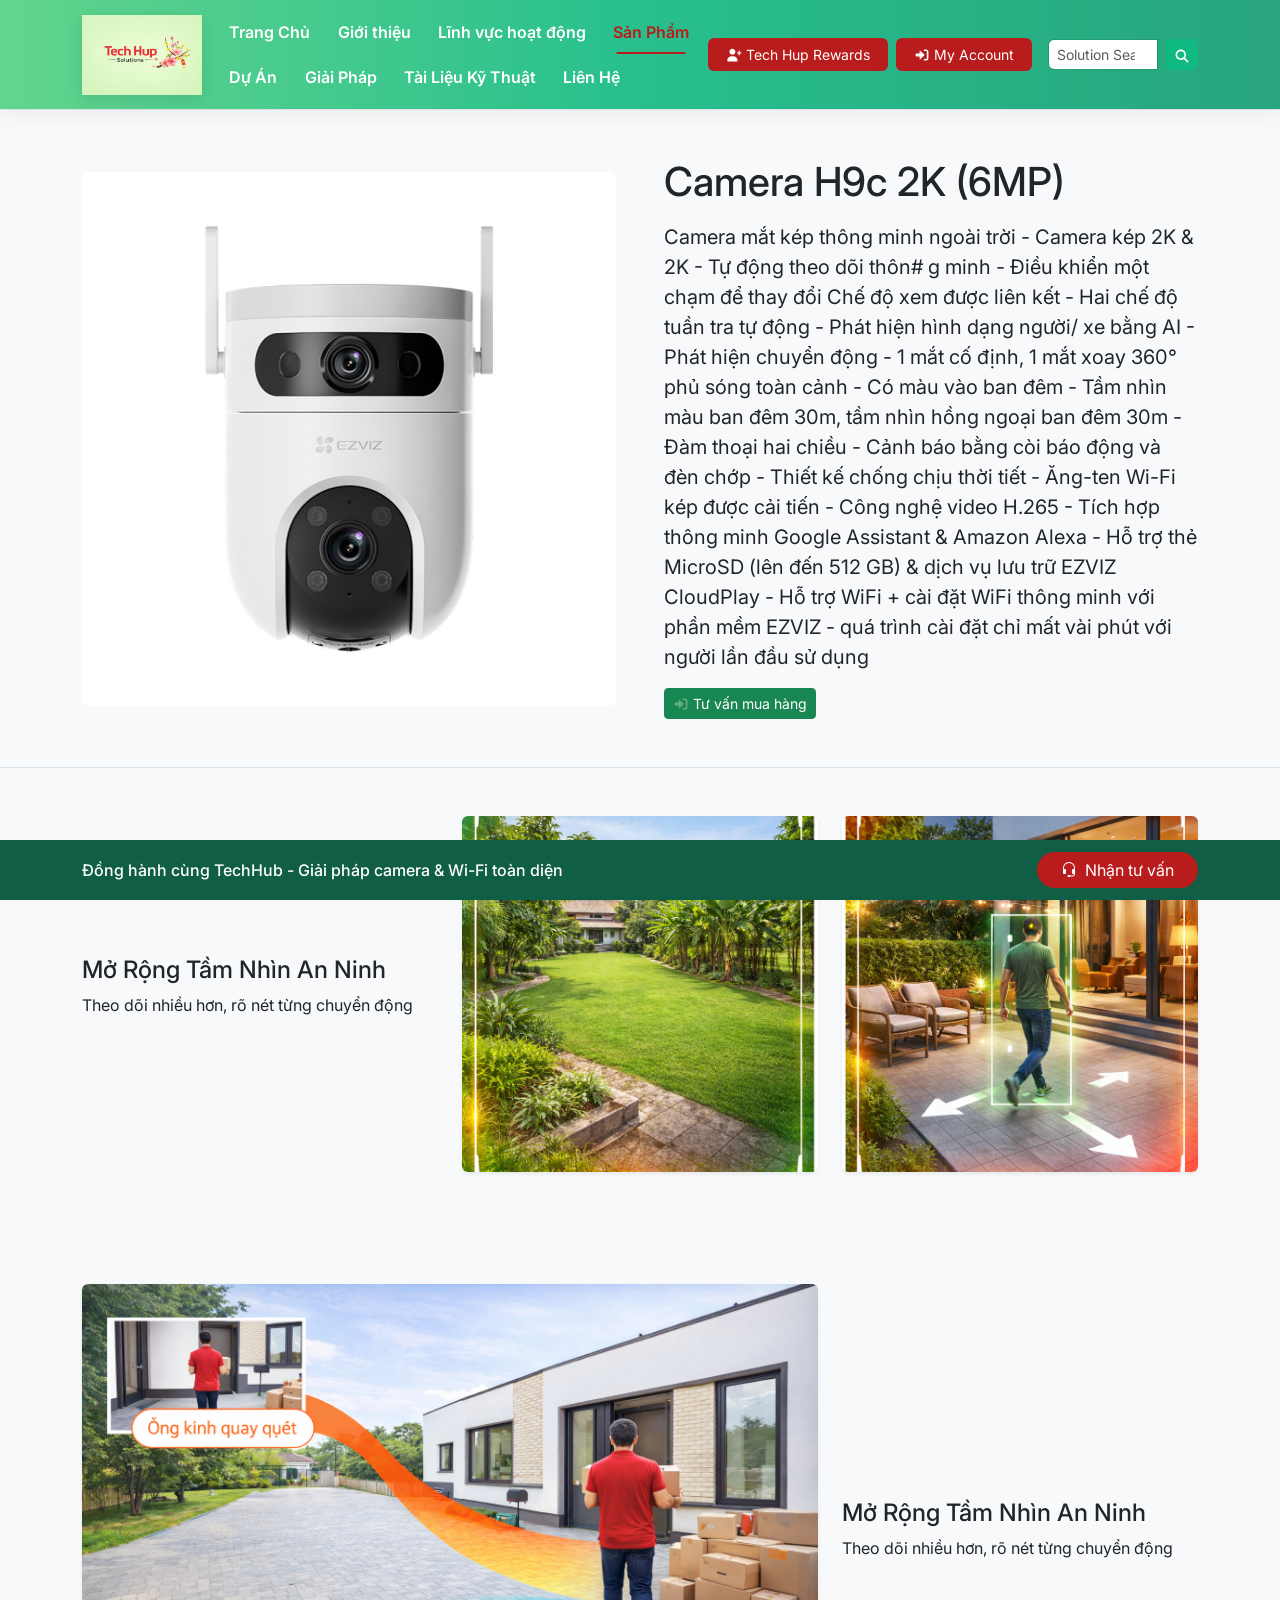
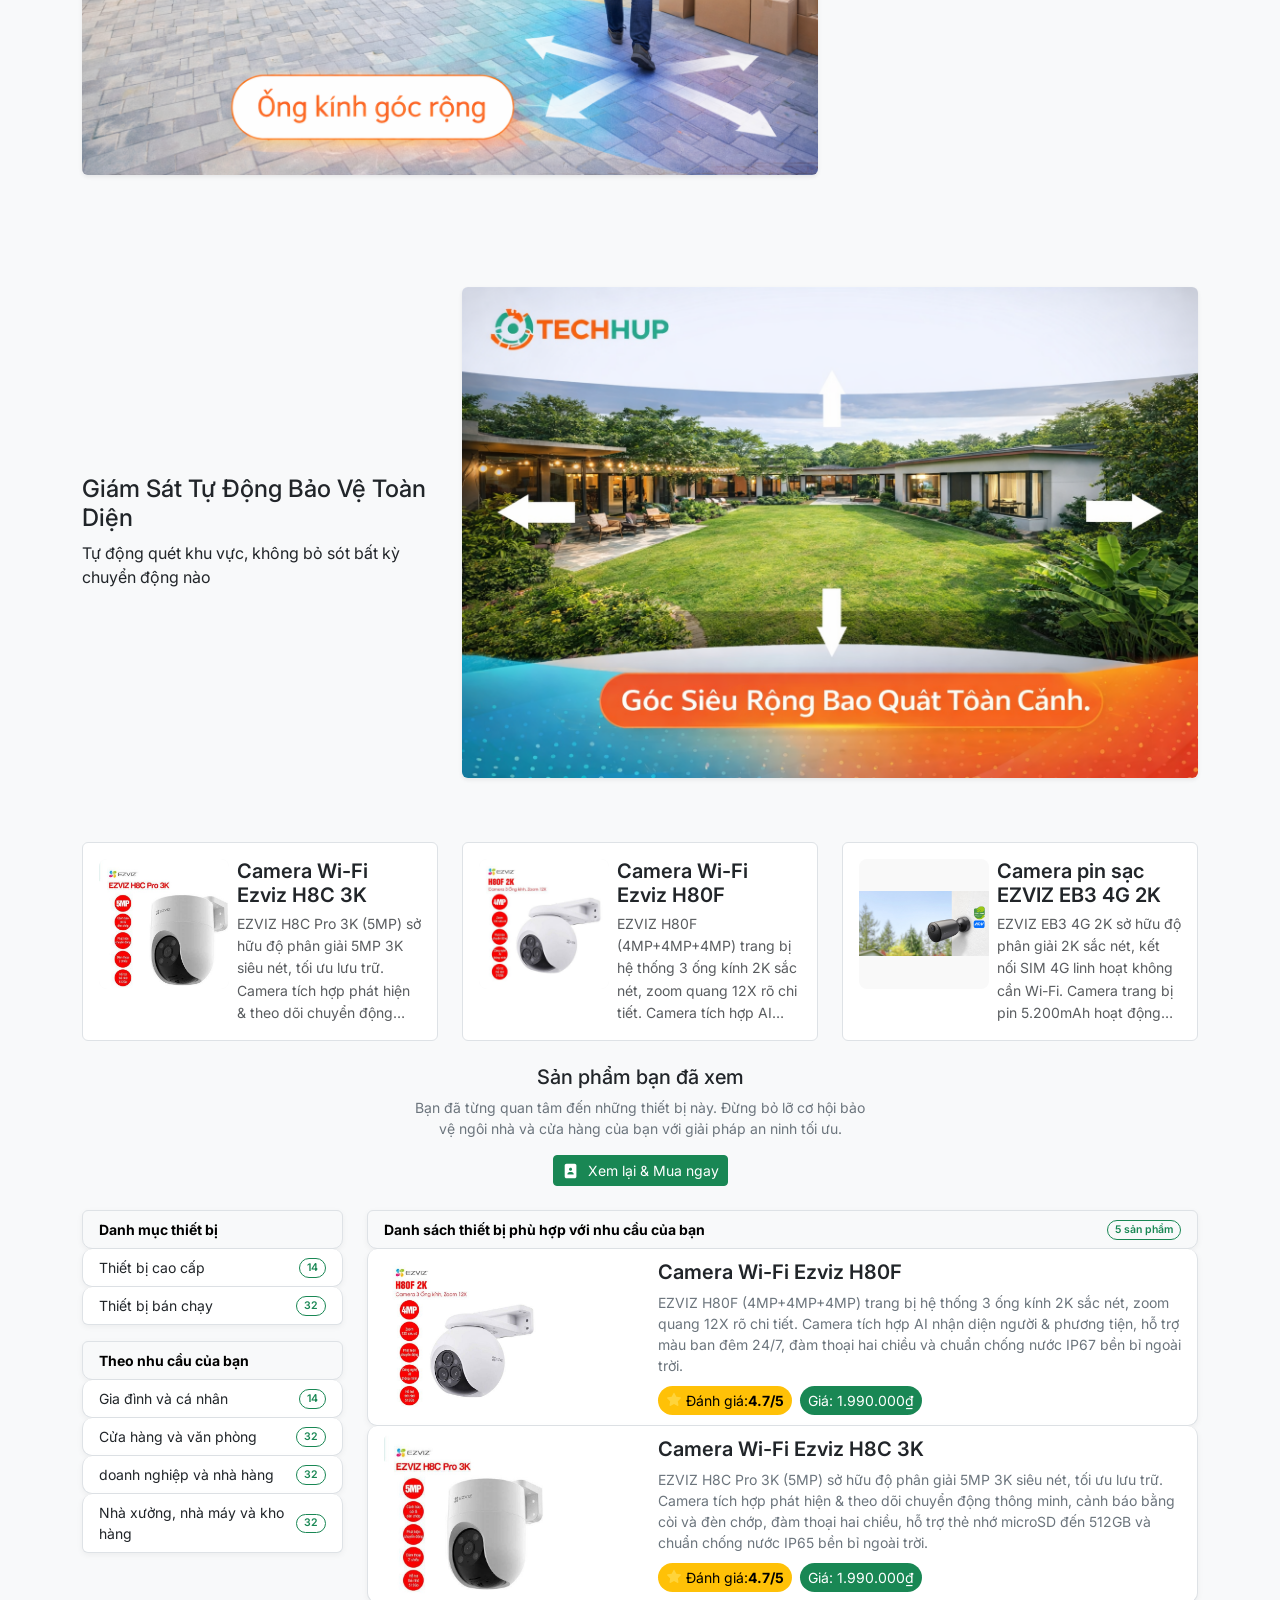
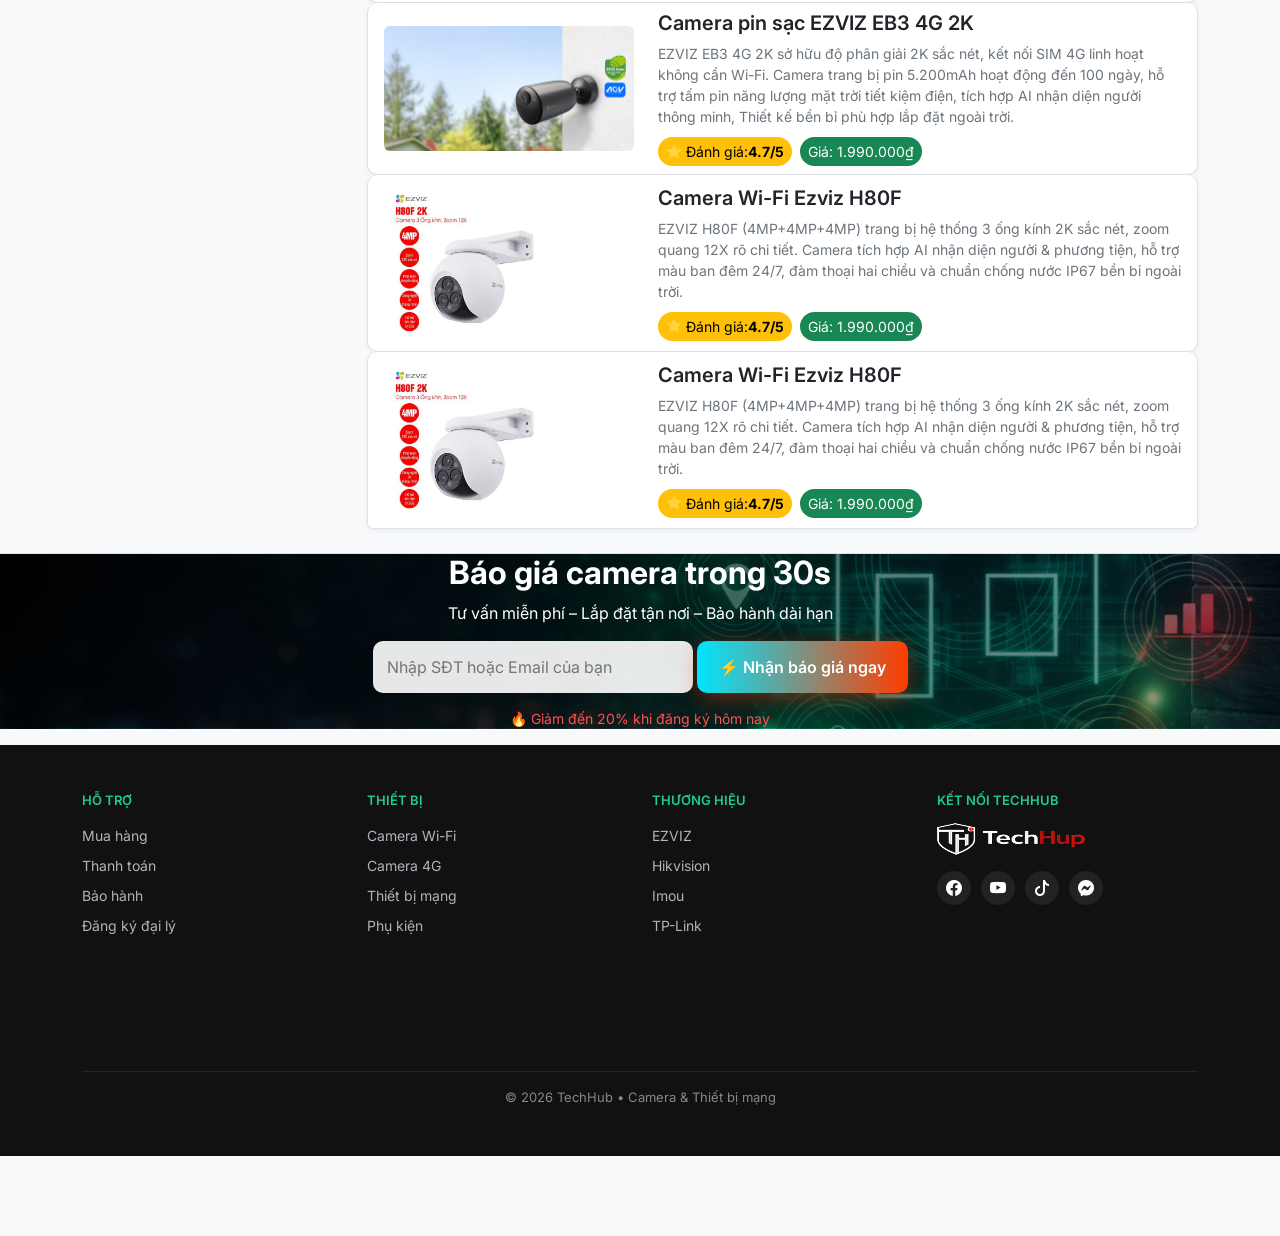
==== commit 3fa5a126: "Update homepage structure and add product page" ====
--- a/trangchu.html
+++ b/trangchu.html
@@ -163,7 +163,8 @@
             <h1 class="title-product">Camera H9c 2K (6MP)</h1>
             <p class="pt-sm-2 fs-5 fw-normal">
               Camera mắt kép thông minh ngoài trời - Camera kép 2K & 2K - Tự
-              động theo dõi thông minh - Điều khiển một chạm để thay đổi Chế độ
+              động theo dõi thôn#
+              g minh - Điều khiển một chạm để thay đổi Chế độ
               xem được liên kết - Hai chế độ tuần tra tự động - Phát hiện hình
               dạng người/ xe bằng AI - Phát hiện chuyển động - 1 mắt cố định, 1
               mắt xoay 360° phủ sóng toàn cảnh - Có màu vào ban đêm - Tầm nhìn
